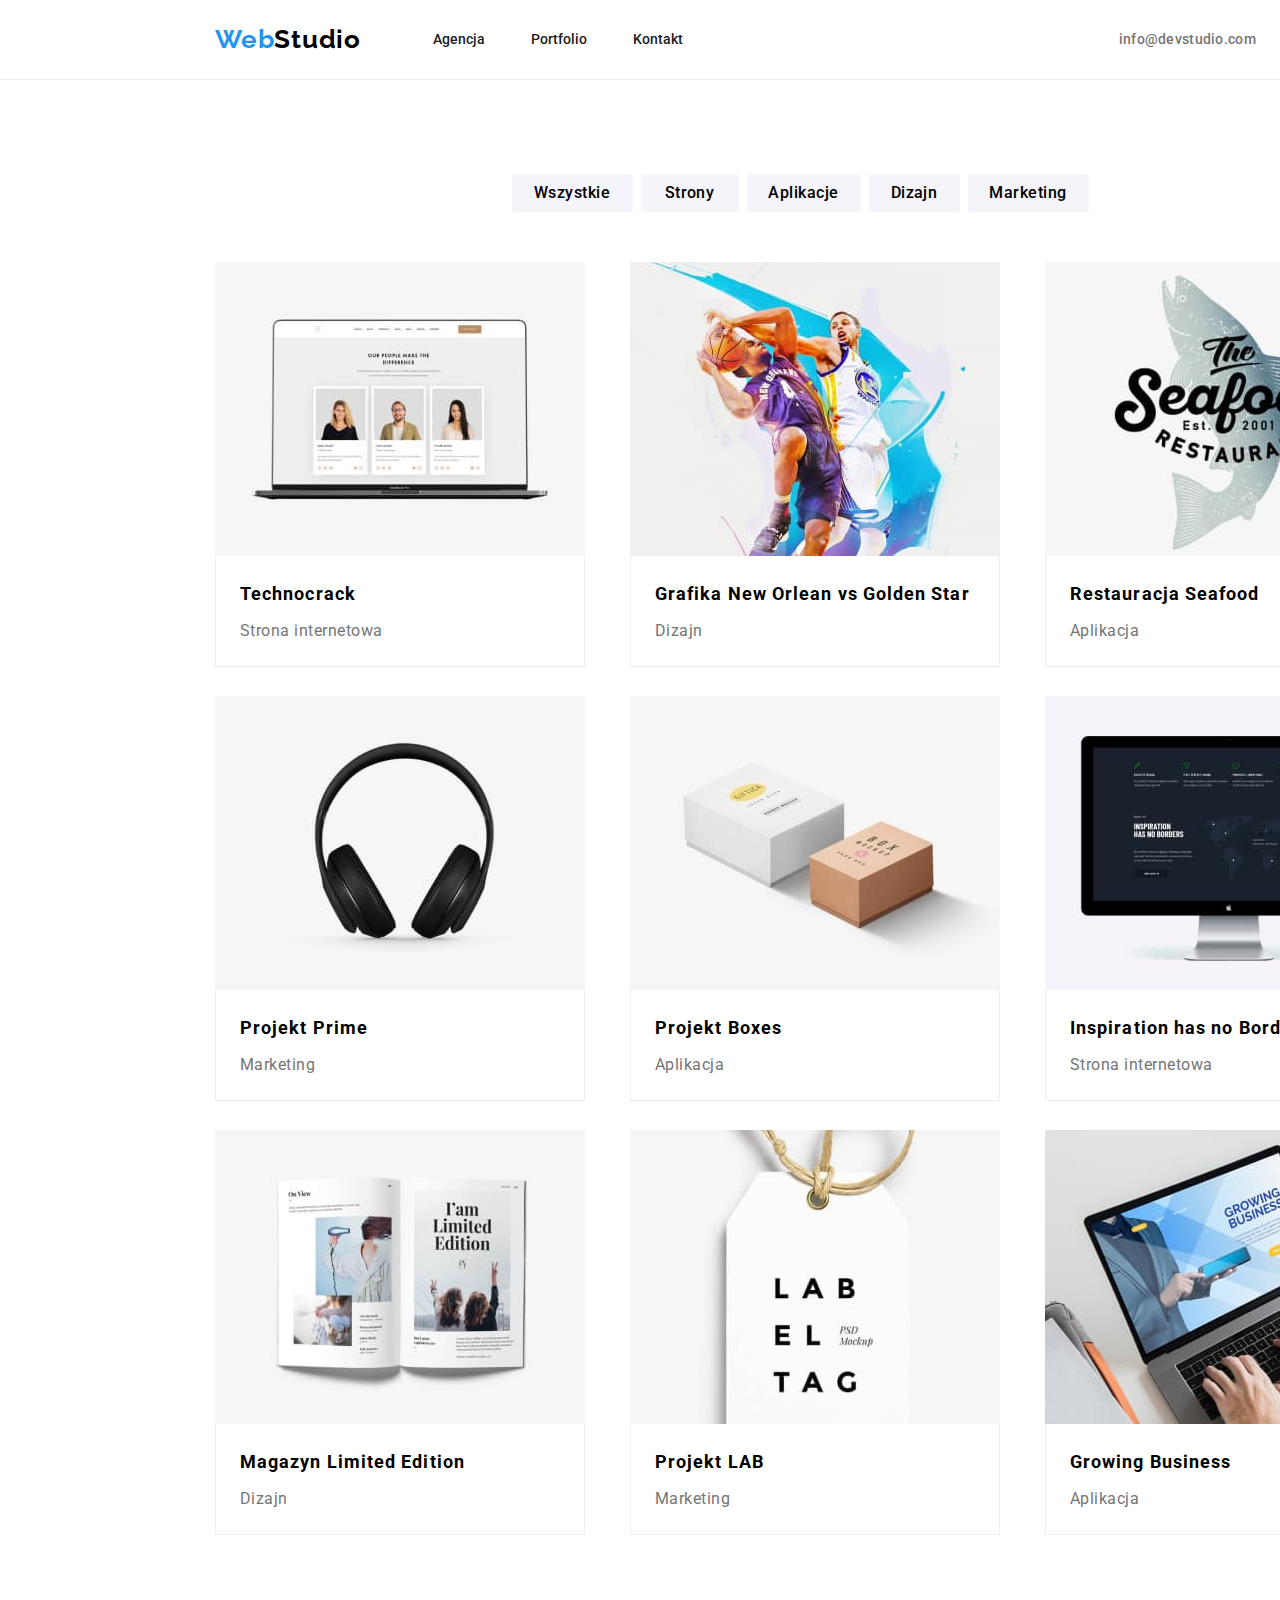
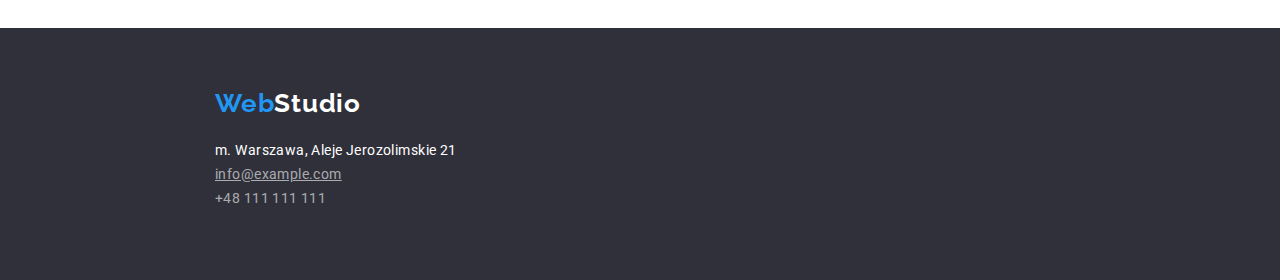
==== portfolio.html @ baa62913 "start work" ====
<!DOCTYPE html>
<html lang="en">
  <head>
    <meta charset="UTF-8" />
    <meta http-equiv="X-UA-Compatible" content="IE=edge" />
    <meta name="viewport" content="width=device-width, initial-scale=1.0" />
    <title>Portfolio</title>
    <link rel="./css/modern-normalize.css" href="./css/modern-normalize.css" />
    <link rel="preconnect" href="https://fonts.googleapis.com" />
    <link rel="preconnect" href="https://fonts.gstatic.com" crossorigin />

    <link
      href="https://fonts.googleapis.com/css2?family=Raleway:wght@700&family=Roboto:wght@400;500;700;900&display=swap"
      rel="stylesheet"
    />

    <link rel="stylesheet" href="./css/style.css" />
    <style>
      body {
        font-family: "Roboto", sans-serif;
      }
    </style>
  </head>
  <body>
    <header class="header-border" id="navi">
      <div class="container header-flex">
        <a class="logo" href="./index.html"
          ><span>Web</span><span class="studio-header">Studio</span></a
        >

        <nav>
          <ul class="menu">
            <li><a class="menu_item" href="#">Agencja</a></li>
            <li><a class="menu_item" href="./portfolio.html">Portfolio</a></li>
            <li><a class="menu_item" href="#kontakt">Kontakt</a></li>
          </ul>
        </nav>
        <div class="menu-address">
          <a class="mail" href="mailto:info@devstudio.com"
            >info@devstudio.com</a
          >
          <a class="tel" href="tel:+48111111111">+48 111 111 111</a>
        </div>
      </div>
    </header>
    <main id="main">
      <section class="section">
        <div class="filter-button-container">
          <ul class="filters">
            <li class="filter-list">
              <button class="filter-button filter-all" type="button">
                Wszystkie
              </button>
            </li>
            <li class="filter-list">
              <button class="filter-button filter-site" type="button">
                Strony
              </button>
            </li>
            <li class="filter-list">
              <button class="filter-button filter-aplication" type="button">
                Aplikacje
              </button>
            </li>
            <li class="filter-list">
              <button class="filter-button filter-dizajn" type="button">
                Dizajn
              </button>
            </li>
            <li class="filter-list">
              <button class="filter-button filter-marketing" type="button">
                Marketing
              </button>
            </li>
          </ul>
        </div>

        <!--obszar projektow-->

        <ul class="projects-list">
          <li class="project-list-item">
            <figure class="project-list-figure">
              <img
                class="project-img"
                src="./images/portfolio/portfolio_img1.jpg"
                alt="Technocrack"
                width="370"
                height="294"
              />
              <figcaption class="project-list-figcaption">
                <p class="project-title">Technocrack</p>
                <p class="project-title-decription">Strona internetowa</p>
              </figcaption>
            </figure>
          </li>
          <li class="project-list-item">
            <figure class="project-list-figure">
              <img
                src="./images/portfolio/portfolio_img2.jpg"
                alt="Grafika New Orlean vs Golden Star"
                width="370"
                height="294"
              />
              <figcaption class="project-list-figcaption">
                <p class="project-title">Grafika New Orlean vs Golden Star</p>
                <p class="project-title-decription">Dizajn</p>
              </figcaption>
            </figure>
          </li>
          <li class="project-list-item">
            <figure class="project-list-figure">
              <img
                src="./images/portfolio/portfolio_img3.jpg"
                alt="Restauracja Seafood"
                width="370"
                height="294"
              />
              <figcaption class="project-list-figcaption">
                <p class="project-title">Restauracja Seafood</p>
                <p class="project-title-decription">Aplikacja</p>
              </figcaption>
            </figure>
          </li>
          <li class="project-list-item">
            <figure class="project-list-figure">
              <img
                src="./images/portfolio/portfolio_img4.jpg"
                alt="Projekt Prime"
                width="370"
                height="294"
              />
              <figcaption class="project-list-figcaption">
                <p class="project-title">Projekt Prime</p>
                <p class="project-title-decription">Marketing</p>
              </figcaption>
            </figure>
          </li>
          <li class="project-list-item">
            <figure class="project-list-figure">
              <img
                src="./images/portfolio/portfolio_img5.jpg"
                alt="Projekt Boxes"
                width="370"
                height="294"
              />
              <figcaption class="project-list-figcaption">
                <p class="project-title">Projekt Boxes</p>
                <p class="project-title-decription">Aplikacja</p>
              </figcaption>
            </figure>
          </li>
          <li class="project-list-item">
            <figure class="project-list-figure">
              <img
                src="./images/portfolio/portfolio_img6.jpg"
                alt="Inspiration has no Borders"
                width="370"
                height="294"
              />
              <figcaption class="project-list-figcaption">
                <p class="project-title">Inspiration has no Borders</p>
                <p class="project-title-decription">Strona internetowa</p>
              </figcaption>
            </figure>
          </li>
          <li class="project-list-item">
            <figure class="project-list-figure">
              <img
                src="./images/portfolio/portfolio_img7.jpg"
                alt="Magazyn Limited Edition"
                width="370"
                height="294"
              />
              <figcaption class="project-list-figcaption">
                <p class="project-title">Magazyn Limited Edition</p>
                <p class="project-title-decription">Dizajn</p>
              </figcaption>
            </figure>
          </li>
          <li class="project-list-item">
            <figure class="project-list-figure">
              <img
                src="./images/portfolio/portfolio_img8.jpg"
                alt="Projekt LAB"
                width="370"
                height="294"
              />
              <figcaption class="project-list-figcaption">
                <p class="project-title">Projekt LAB</p>
                <p class="project-title-decription">Marketing</p>
              </figcaption>
            </figure>
          </li>
          <li class="project-list-item">
            <figure class="project-list-figure">
              <img
                src="./images/portfolio/portfolio_img9.jpg"
                alt="Growing Business"
                width="370"
                height="294"
              />
              <figcaption class="project-list-figcaption">
                <p class="project-title">Growing Business</p>
                <p class="project-title-decription">Aplikacja</p>
              </figcaption>
            </figure>
          </li>
        </ul>
      </section>
    </main>
    <footer>
      <div id="kontakt" class="logo-footer-container">
        <a class="logo-footer" href="index.html"
          >Web<span class="studio-footer">Studio</span></a
        >

        <address class="adress-container">
          <ul class="adress-text">
            <li><p>m. Warszawa, Aleje Jerozolimskie 21</p></li>
            <li>
              <a class="footer-links footer-mail" href="mailto:info@example.com"
                >info@example.com</a
              >
            </li>
            <li>
              <a class="footer-links" href="tel:+48111111111"
                >+48 111 111 111</a
              >
            </li>
          </ul>
        </address>
      </div>
    </footer>
  </body>
</html>
---- css/style.css ----
@import "./modern-normalize.css";
body {
  font: color #212121;
  background-color: var(--section-color);
  margin: 0px auto;
}
/*style zapisane*/
:root {
  --hover-color: #2196f3;
  --background-color: #e5e5e5;
  --section-color: #ffffff;
  --other-section-color: #2f303a;
  --description-color: #757575;
  --button-color: #f5f4fa;
}
img {
  display: block;
  max-width: 100%;
  height: auto;
}
/*przyciski  link*/
.filter-all {
  width: auto;
  height: auto;
}
.order-service-button {
  background-color: var(--hover-color);
  color: #eeeeee;
  font-style: normal;
  font-weight: 700;
  line-height: 1.87;
  display: flex;
  justify-content: center;
  align-items: center;
  text-align: center;
  letter-spacing: 0.06em;
  margin-left: 700px;
  width: 200px;
  height: 50px;

  border: none;
  border-radius: 4px;
  box-shadow: 0px 4px 4px rgba(0, 0, 0, 0.15);
}
/* .order-service-button:hover,
.order-service-button:focus {
  background-color: var(--hover-color); */

.filter-list {
}
ul:first-child {
  margin-left: 0px;
}
ul.last-child {
  margin-right: 0px;
}
.filter-button {
  font-family: "Roboto";
  font-weight: 500;
  font-size: 16px;
  line-height: 1.6;
  text-align: center;
  letter-spacing: 0.03em;
  background-color: var(--button-color);
  border-radius: 4px;
  border: 0;
  width: 177px;
  height: 26px;
}
.filter-button:hover,
.filter-button:focus {
  background-color: var(--hover-color);
}
ul {
  margin: 0px auto;
}
h2 {
  margin: 0 auto;
}
h3 {
  margin: 0 auto;
}
p {
  margin: 0px;
}
li {
  list-style-type: none;
}
figure {
  margin: 0 auto;
}
a {
  color: #212121;
  text-decoration: inherit;
}
a:hover,
a:focus {
  color: var(--hover-color);
}
footer {
  background-color: var(--other-section-color);
  color: #ffffff;
  width: 1600px;
  height: 252px;
}

.footer-links {
  color: rgba(255, 255, 255, 0.6);
  font-style: normal;
  font-size: 14px;
  line-height: 1.7;
  letter-spacing: 0.03em;
  padding-top: 9px;
}
.footer-mail {
  text-decoration-line: underline;
}
.tel,
.mail {
  color: rgba(117, 117, 117, 1);
  font-style: normal;
  font-weight: 500;
  font-size: 14px;
  line-height: 1.1;
  letter-spacing: 0.02em;
}
.tel:hover,
.mail:hover,
.tel:focus,
.mail:focus {
  color: var(--hover-color);
}

.menu {
  display: flex;
  flex-direction: row;
  list-style-type: none;
  gap: 46px;
  height: 100%;
  margin: 0 0 0 91px;
  justify-content: flex-start;
  padding-inline-start: 0;
  align-items: center;
}
.menu_item {
  font-style: normal;
  font-weight: 500;
  font-size: 14px;
  line-height: 1.1;
  letter-spacing: 0.02;
}
.menu-address {
  display: flex;
  flex-direction: row;
  gap: 50px;
  padding-inline-start: 0;
  justify-content: flex-end;
  align-items: center;
  margin: 0 0 0 364px;
}

/*teksty*/
.project-title-decription {
  color: var(--description-color);
  font-style: normal;
  font-size: 16px;
  line-height: 1.9;
  letter-spacing: 0.03em;
  margin: 0px 0px 0px 0px;
}
.project-title {
  font-style: normal;
  font-weight: 700;
  font-size: 18px;
  line-height: 2;
  letter-spacing: 0.06em;
  margin: 0px 0px 4px 0px;
}
.adress-container {
  width: 247px;
  height: 81px;
  margin-top: 20px;
}
.adress-text {
  font-style: normal;
  font-size: 14px;
  line-height: 1.7;
  letter-spacing: 0.03em;
  padding-left: 0px;
}
.logo {
  font-family: "Raleway";
  font-style: normal;
  font-weight: 700;
  font-size: 26px;
  line-height: 1.2;
  letter-spacing: 0.03em;
  color: #2196f3;
  display: flex;
  align-items: center;
  justify-content: start;
}
.logo-footer {
  font-family: "Raleway";
  font-style: normal;
  font-weight: 700;
  font-size: 26px;
  line-height: 1.2;
  letter-spacing: 0.03em;
  color: #2196f3;
}
.logo-footer-container {
  margin-left: 215px;
  padding-top: 60px;
}

.studio-header {
  color: #000000;
}
.studio-footer {
  color: #ffffff;
}
.order-service-title {
  font-weight: 900;
  font-size: 44px;
  line-height: 1.36;
  text-align: center;
  letter-spacing: 0.06em;
  text-transform: uppercase;
  color: #ffffff;
  padding: 200px 452px 30px 452px;
  margin: 0 auto;
}
.lorem-list-item {
  width: 270px;
}
.lorem-list {
  padding-left: 0px;
  padding-right: 0px;
  display: flex;
  flex-direction: row;
  flex-wrap: wrap;
  gap: 30px;
  margin: 0px;
  justify-content: space-between;
}
.lorem-list-title {
  font-weight: 700;
  font-size: 14px;
  line-height: 1.14;
  letter-spacing: 0.03em;
  text-transform: uppercase;
}

.lorem-list-description {
  font-size: 14px;
  line-height: 2;
  letter-spacing: 0.03em;
  color: var(--description-color);
  margin-top: 10px;
}

.work-section-title {
  font-style: normal;
  font-weight: 700;
  font-size: 36px;
  line-height: 1.17;
  text-align: center;
  letter-spacing: 0.03em;
}
.work-list {
  padding-left: 0px;
  padding-right: 0px;
  display: flex;
  flex-direction: row;
  flex-wrap: wrap;
  gap: 30px;
  margin: 0px;
  justify-content: space-between;
  margin-top: 50px;
}
.work-list-image {
}

.team-section {
  font-style: normal;
  font-weight: 700;
  font-size: 36px;
  line-height: 1.17;
  text-align: center;
  letter-spacing: 0.03em;
}

.team-list {
  padding-left: 0px;
  padding-right: 0px;
  display: flex;
  flex-direction: row;
  flex-wrap: wrap;
  gap: 30px;
  margin-top: 50px;
  justify-content: space-between;
}

.team-list-item {
  box-shadow: 0px 1px 3px rgba(0, 0, 0, 0.12), 0px 1px 1px rgba(0, 0, 0, 0.14),
    0px 2px 1px rgba(0, 0, 0, 0.2);
  border-radius: 0px 0px 4px 4px;
}

.team-list-title {
  display: block;
  font-style: normal;
  font-weight: 500;
  line-height: 1.2;
  text-align: center;
  letter-spacing: 0.03em;
  margin-top: 30px;
}

.team-list-description {
  display: block;
  font-style: normal;
  line-height: 1.2;
  text-align: center;
  letter-spacing: 0.03pm;
  color: var(--description-color);
  margin: 10px 0 30px 0;
}
/*sekcje*/

#main {
  width: 1600px;
}
.header-border {
  border-bottom: 1px solid #ececec;
}
.header-flex {
  display: flex;
  flex-direction: row;
  justify-content: space-between;
  height: 100%;
  width: 100%;
  margin-right: 0;

  /* justify-content: center; */
}
.container {
  width: 1200px;

  margin: 0px 215px;
  /* margin-left: 215px; */
}
.section {
  padding: 94px 0;
}
.work-list {
}
.filter-button-container {
  margin-bottom: 50px;
}
.filters {
  display: flex;
  flex-direction: row;
  gap: 8px;
  justify-content: center;
  list-style-type: none;
  padding: 0px;
  height: 38px;

  width: 100%;
}
.projects-list {
  width: 1200px;
  padding-left: 0px;
  padding-right: 0px;
  display: flex;
  flex-direction: row;
  flex-wrap: wrap;
  gap: 30px;
  margin: 0 215px;
  justify-content: space-between;
}

.project-list-item {
  width: 370px;
  height: 404px;
  margin: 0;
  background: #ffffff;
  /* border: 0px 1px 1px solid #eeeeee; */
  display: block;
}
.project-img {
  width: 100%;
  margin: 0px;
}
.efective-solution-conteiner {
  background-color: var(--other-section-color);
  height: 600px;
  width: 1600px;
  margin-top: 0;
}
#lorem {
  background-color: var(--section-color);
}
#work {
  background-color: var(--section-color);
}

#navi {
  background-color: var(--section-color);
  width: 1600px;
  height: 80px;
}
#team {
  background-color: var(--section-color);
}
/*bordery*/
.project-list-figcaption {
  width: 100%;
  padding: 20px 24px;
  border-bottom: 1px solid #eeeeee;
  border-left: 1px solid #eeeeee;
  border-right: 1px solid #eeeeee;
}
.project-list-figure {
  width: 370px;
  margin: 0px;
  /* border-bottom: 1px solid #eeeeee;
  border-left: 1px solid #eeeeee;
  border-right: 1px solid #eeeeee; */
}
.filter-all {
  width: 121px;
  height: 38px;
}
.filter-site {
  width: 98px;
  height: 38px;
}
.filter-aplication {
  width: 114px;
  height: 38px;
}
.filter-dizajn {
  width: 91px;
  height: 38px;
}
.filter-marketing {
  width: 121px;
  height: 38px;
}
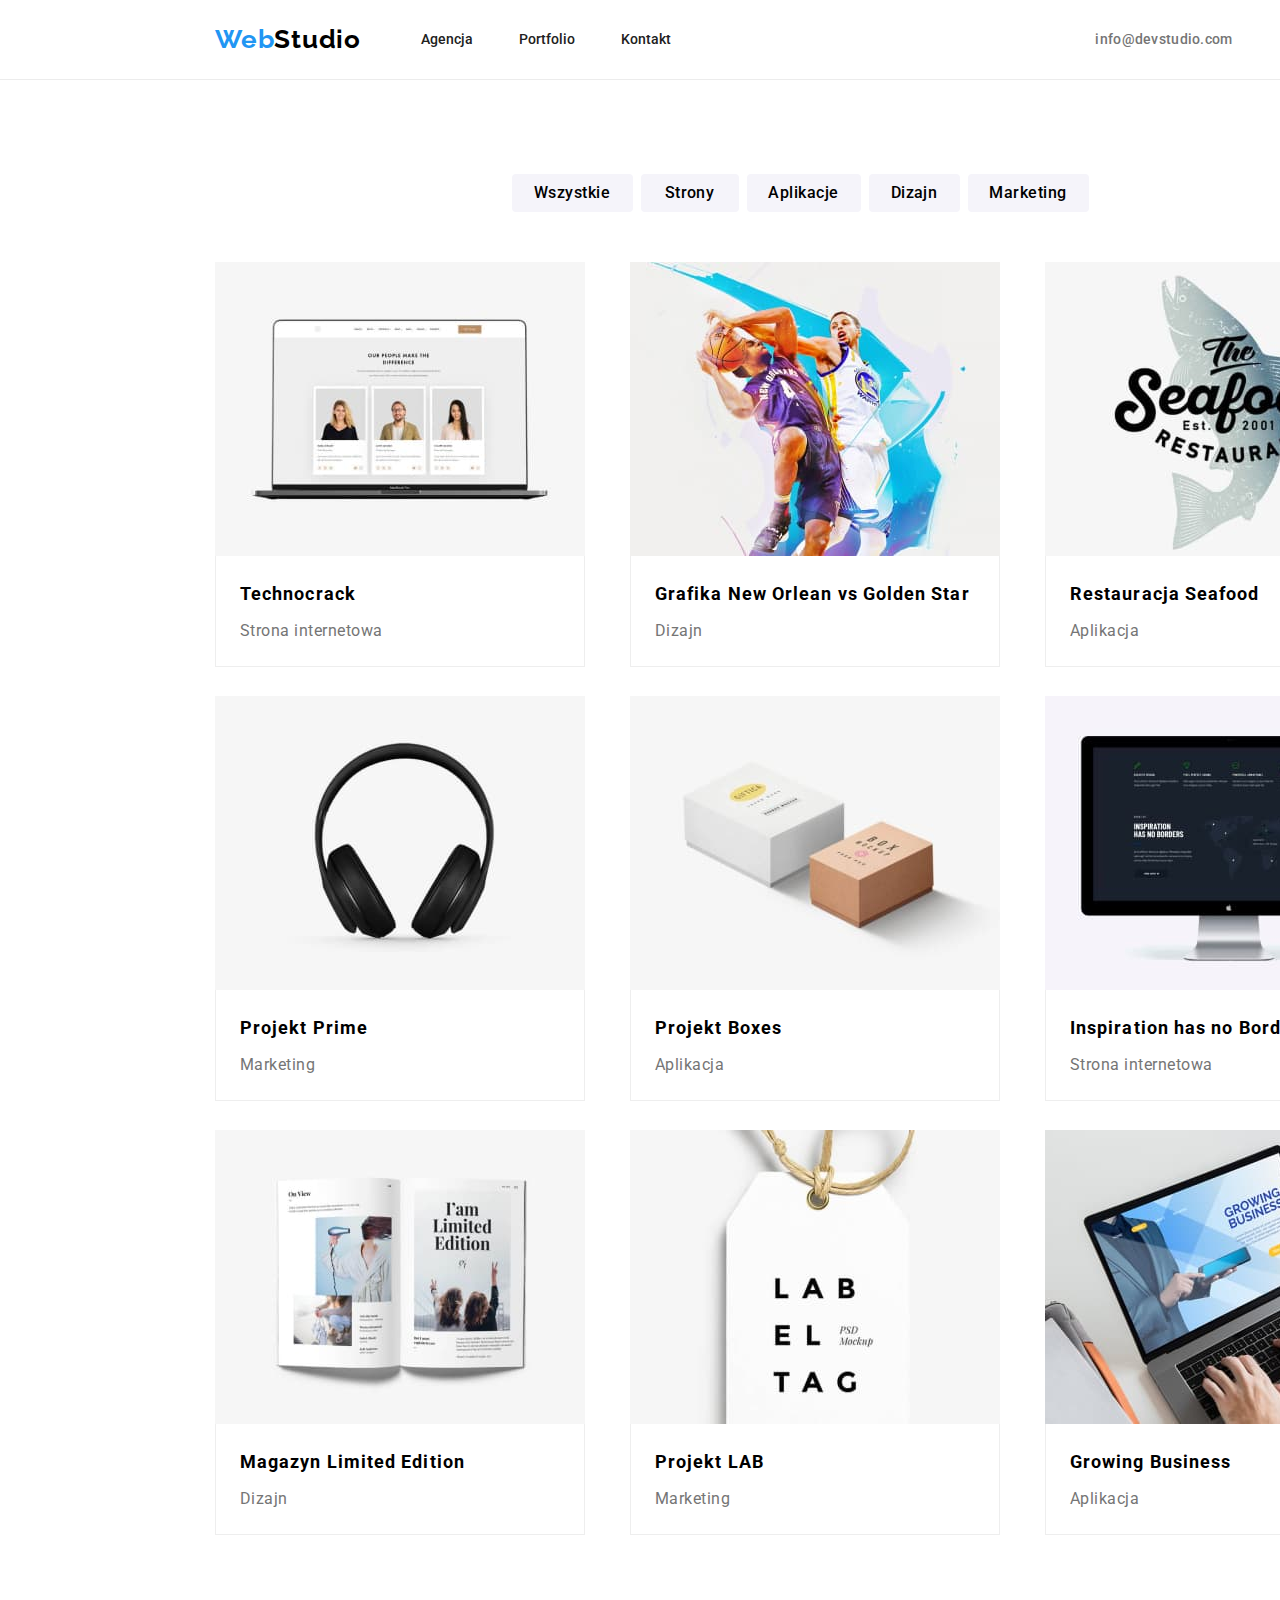
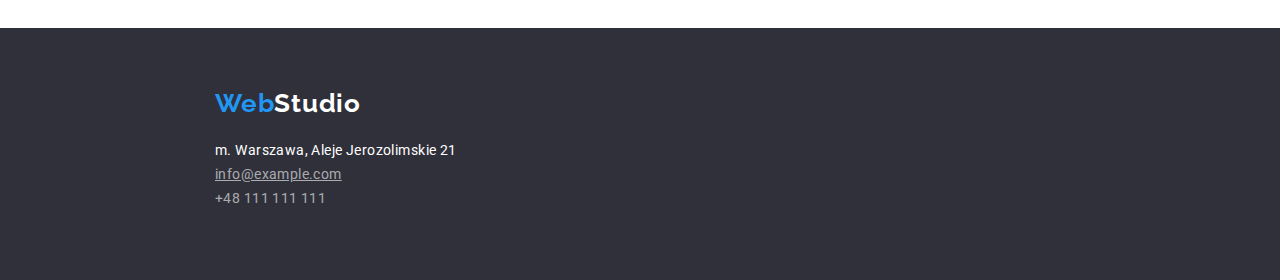
==== commit 0e029ba4: "icons svg" ====
--- a/portfolio.html
+++ b/portfolio.html
@@ -22,6 +22,13 @@
     </style>
   </head>
   <body>
+    <svg
+      aria-hidden="true"
+      style="position: absolute; width: 0; height: 0; overflow: hidden"
+      version="1.1"
+      xmlns="http://www.w3.org/2000/svg"
+      xmlns:xlink="http://www.w3.org/1999/xlink"
+    ></svg>
     <header class="header-border" id="navi">
       <div class="container header-flex">
         <a class="logo" href="./index.html"
@@ -35,12 +42,22 @@
             <li><a class="menu_item" href="#kontakt">Kontakt</a></li>
           </ul>
         </nav>
-        <div class="menu-address">
-          <a class="mail" href="mailto:info@devstudio.com"
-            >info@devstudio.com</a
-          >
-          <a class="tel" href="tel:+48111111111">+48 111 111 111</a>
-        </div>
+        <ul class="menu-address">
+          <li>
+            <a class="mail" href="mailto:info@devstudio.com"
+              >info@devstudio.com</a
+            >
+          </li>
+          <li>
+            <a class="tel" href="tel:+48111111111">
+              <svg class="menu-icon" width="10" height="16">
+                <use hfer="./images/icons.svg#icon-smartphone"></use>
+              </svg>
+
+              +48 111 111 111</a
+            >
+          </li>
+        </ul>
       </div>
     </header>
     <main id="main">
--- a/css/style.css
+++ b/css/style.css
@@ -1,4 +1,14 @@
 @import "./modern-normalize.css";
+* {
+	margin: 0;
+	padding: 0;
+}
+*,
+*::before,
+*::after {
+	box-sizing: border-box;
+}
+
 body {
   font: color #212121;
   background-color: var(--section-color);
@@ -450,3 +460,9 @@
   width: 121px;
   height: 38px;
 }
+/*icony*/
+.menu-icon {
+  fill: currentColor;
+  margin-right: 10px;
+  stroke: black;
+  stroke-width:1px;
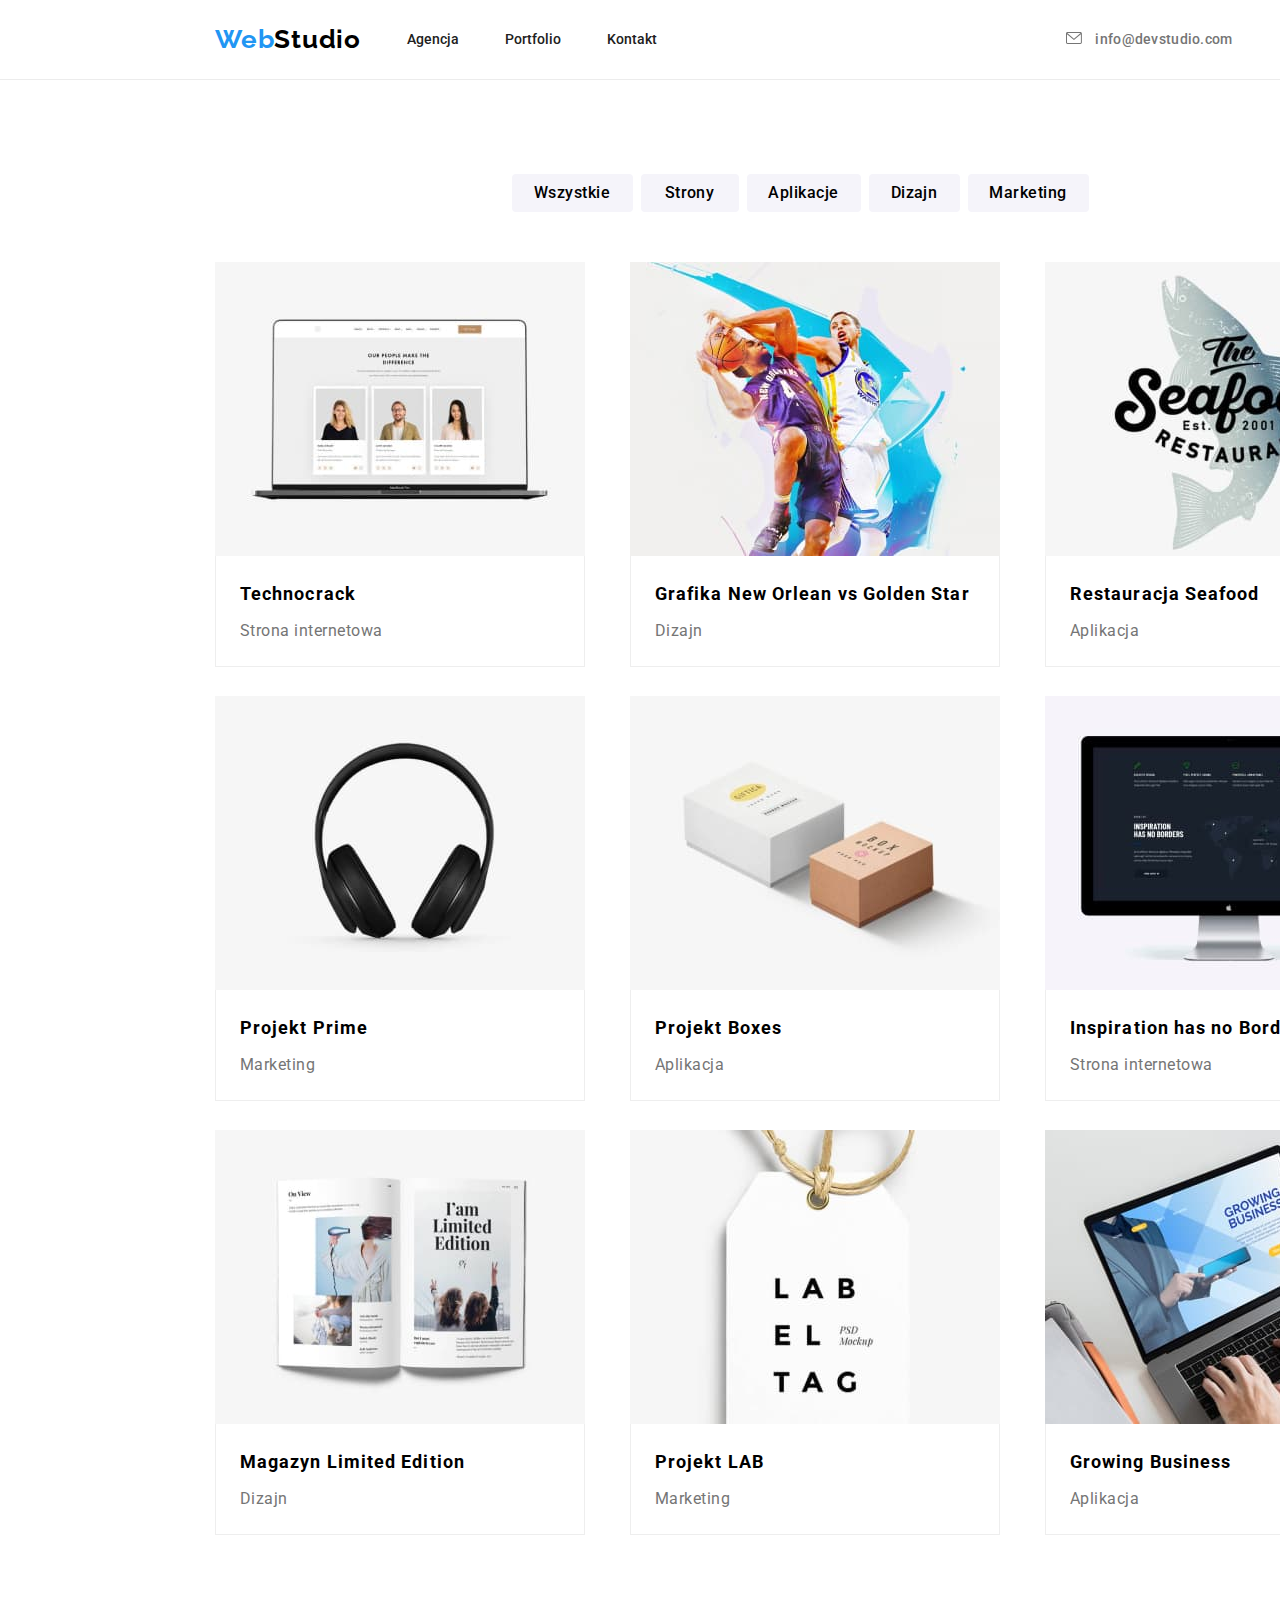
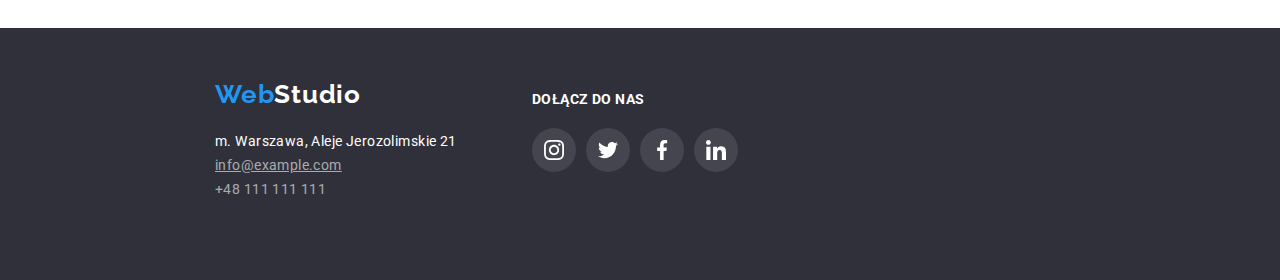
==== commit d5749267: "main page finish" ====
--- a/portfolio.html
+++ b/portfolio.html
@@ -42,22 +42,20 @@
             <li><a class="menu_item" href="#kontakt">Kontakt</a></li>
           </ul>
         </nav>
-        <ul class="menu-address">
-          <li>
-            <a class="mail" href="mailto:info@devstudio.com"
-              >info@devstudio.com</a
-            >
-          </li>
-          <li>
-            <a class="tel" href="tel:+48111111111">
-              <svg class="menu-icon" width="10" height="16">
-                <use hfer="./images/icons.svg#icon-smartphone"></use>
-              </svg>
-
-              +48 111 111 111</a
-            >
-          </li>
-        </ul>
+        <div class="menu-address">
+          <a class="mail" href="mailto:info@devstudio.com"
+            ><svg class="menu-icon" width="16px" height="12px">
+              <use href="./images/icons.svg#icon-envelope"></use>
+            </svg>
+            info@devstudio.com</a
+          >
+          <a class="tel" href="tel:+48111111111">
+            <svg class="menu-icon" width="10px" height="16px">
+              <use href="./images/icons.svg#icon-smartphone"></use>
+            </svg>
+            +48 111 111 111</a
+          >
+        </div>
       </div>
     </header>
     <main id="main">
@@ -226,26 +224,63 @@
       </section>
     </main>
     <footer>
-      <div id="kontakt" class="logo-footer-container">
-        <a class="logo-footer" href="index.html"
-          >Web<span class="studio-footer">Studio</span></a
-        >
-
-        <address class="adress-container">
-          <ul class="adress-text">
-            <li><p>m. Warszawa, Aleje Jerozolimskie 21</p></li>
-            <li>
-              <a class="footer-links footer-mail" href="mailto:info@example.com"
-                >info@example.com</a
-              >
-            </li>
-            <li>
-              <a class="footer-links" href="tel:+48111111111"
-                >+48 111 111 111</a
-              >
+      <div class="container footer-container">
+        <div id="kontakt" class="logo-footer-container">
+          <a class="logo-footer" href="index.html"
+            >Web<span class="studio-footer">Studio</span></a
+          >
+
+          <address class="adress-container">
+            <ul class="adress-text">
+              <li><p>m. Warszawa, Aleje Jerozolimskie 21</p></li>
+              <li>
+                <a
+                  class="footer-links footer-mail"
+                  href="mailto:info@example.com"
+                  >info@example.com</a
+                >
+              </li>
+              <li>
+                <a class="footer-links" href="tel:+48111111111"
+                  >+48 111 111 111</a
+                >
+              </li>
+            </ul>
+          </address>
+        </div>
+        <div class="social-link-container">
+          <h3 class="social-title">Dołącz do nas</h3>
+          <ul class="footer-social-list">
+            <li class="team-list-li">
+              <a class="footer-social-icon" href="">
+                <svg class="team-icon-footer" width="20" height="20">
+                  <use href="./images/icons.svg#icon-instagram-2"></use>
+                </svg>
+              </a>
+            </li>
+            <li class="team-list-li">
+              <a class="footer-social-icon" href="">
+                <svg class="team-icon-footer" width="20" height="20">
+                  <use href="./images/icons.svg#icon-twitter-footer"></use>
+                </svg>
+              </a>
+            </li>
+            <li class="team-list-li">
+              <a class="footer-social-icon" href="">
+                <svg class="team-icon-footer" width="20" height="20">
+                  <use href="./images/icons.svg#icon-facebook-footer"></use>
+                </svg>
+              </a>
+            </li>
+            <li class="team-list-li">
+              <a class="footer-social-icon" href="">
+                <svg class="team-icon-footer" width="20" height="20">
+                  <use href="./images/icons.svg#icon-linkedin-footer"></use>
+                </svg>
+              </a>
             </li>
           </ul>
-        </address>
+        </div>
       </div>
     </footer>
   </body>
--- a/css/style.css
+++ b/css/style.css
@@ -1,12 +1,21 @@
 @import "./modern-normalize.css";
 * {
-	margin: 0;
-	padding: 0;
+  margin: 0;
+  padding: 0;
+}
+h1,
+h2,
+h3,
+h4,
+h5,
+h6,
+p {
+  margin: 0;
 }
 *,
 *::before,
 *::after {
-	box-sizing: border-box;
+  box-sizing: border-box;
 }
 
 body {
@@ -22,6 +31,10 @@
   --other-section-color: #2f303a;
   --description-color: #757575;
   --button-color: #f5f4fa;
+  --icon-team-hover-color: #2196f3;
+  --icon-team-color: #afb1b8;
+  --future-background: #f5f4fa;
+  --hover-icon-color-team: #ffffff;
 }
 img {
   display: block;
@@ -44,7 +57,7 @@
   align-items: center;
   text-align: center;
   letter-spacing: 0.06em;
-  margin-left: 700px;
+  margin: 0px 700px;
   width: 200px;
   height: 50px;
 
@@ -220,8 +233,12 @@
   color: #2196f3;
 }
 .logo-footer-container {
-  margin-left: 215px;
-  padding-top: 60px;
+  padding-top: 51px;
+  height: 100%;
+}
+.footer-container {
+  display: flex;
+  gap: 70px;
 }
 
 .studio-header {
@@ -306,7 +323,7 @@
   padding-right: 0px;
   display: flex;
   flex-direction: row;
-  flex-wrap: wrap;
+
   gap: 30px;
   margin-top: 50px;
   justify-content: space-between;
@@ -335,7 +352,7 @@
   text-align: center;
   letter-spacing: 0.03pm;
   color: var(--description-color);
-  margin: 10px 0 30px 0;
+  margin: 10px 0 0px 0;
 }
 /*sekcje*/
 
@@ -406,6 +423,14 @@
 }
 .efective-solution-conteiner {
   background-color: var(--other-section-color);
+  background-image: linear-gradient(
+      to right,
+      rgba(47, 48, 58, 0.4),
+      rgba(47, 48, 58, 0.4)
+    ),
+    url(/images/background_Hero.jpg);
+  background-position: center;
+  background-size: cover;
   height: 600px;
   width: 1600px;
   margin-top: 0;
@@ -464,5 +489,116 @@
 .menu-icon {
   fill: currentColor;
   margin-right: 10px;
-  stroke: black;
-  stroke-width:1px;
+}
+.feature-icon-div {
+  background-color: var(--future-background);
+  width: 270px;
+  height: 120px;
+  padding: 25px 100px;
+  margin-bottom: 30px;
+}
+.team-icon-list {
+  padding-bottom: 12px;
+  width: 206px;
+  height: 56px;
+}
+.team-list-icon {
+  margin: 16px 32px 30px 32px;
+  padding-left: 0px;
+  padding-right: 0px;
+  display: flex;
+  flex-direction: row;
+  flex-wrap: wrap;
+  gap: 10px;
+  justify-content: space-around;
+}
+.team-list-li {
+  width: 44px;
+  height: 44px;
+  display: flex;
+  align-items: center;
+  justify-content: center;
+}
+.team-icon {
+}
+.team-icon-link {
+  width: 100%;
+  height: 100%;
+  display: flex;
+  align-items: center;
+  justify-content: center;
+  fill: var(--icon-team-color);
+}
+.team-icon:hover {
+}
+
+.team-icon-link:hover,
+.team-icon-link:focus {
+  background-color: var(--icon-team-hover-color);
+  fill: var(--hover-icon-color-team);
+  border-radius: 50%;
+}
+.customers-list {
+  margin-top: 50px;
+  padding-left: 0px;
+  padding-right: 0px;
+  display: flex;
+  flex-direction: row;
+  gap: 30px;
+  justify-content: space-between;
+}
+.customers-icon-link {
+  display: flex;
+  width: 170px;
+  height: 92px;
+  color: var(--icon-team-color);
+  border: 1px solid currentColor;
+  fill: currentColor;
+  justify-content: center;
+  align-items: center;
+}
+.customers-icon {
+}
+.customers-icon-link:hover,
+.customers-icon-link:focus {
+  border-color: var(--icon-team-hover-color);
+  fill: var(--icon-team-hover-color);
+}
+.social-link-container {
+  width: 206px;
+  height: 80px;
+  margin-top: 63px;
+}
+.social-title {
+  font-weight: 700;
+  font-size: 14px;
+  line-height: 1.2;
+  letter-spacing: 0.03em;
+  text-transform: uppercase;
+}
+.footer-social-list {
+  padding-left: 0px;
+  padding-right: 0px;
+  display: flex;
+  flex-direction: row;
+  gap: 10px;
+  margin-top: 20px;
+}
+.footer-social-icon {
+  width: 44px;
+  height: 44px;
+  display: flex;
+  justify-content: center;
+  align-items: center;
+  border-radius: 50%;
+  till: var(--hover-icon-color-team);
+
+  background-color: rgba(255, 255, 255, 0.1);
+}
+.team-icon-footer {
+  fill: var(--hover-icon-color-team);
+}
+.footer-social-icon:hover,
+.footer-social-icon:focus {
+  background-color: var(--icon-team-hover-color);
+}
